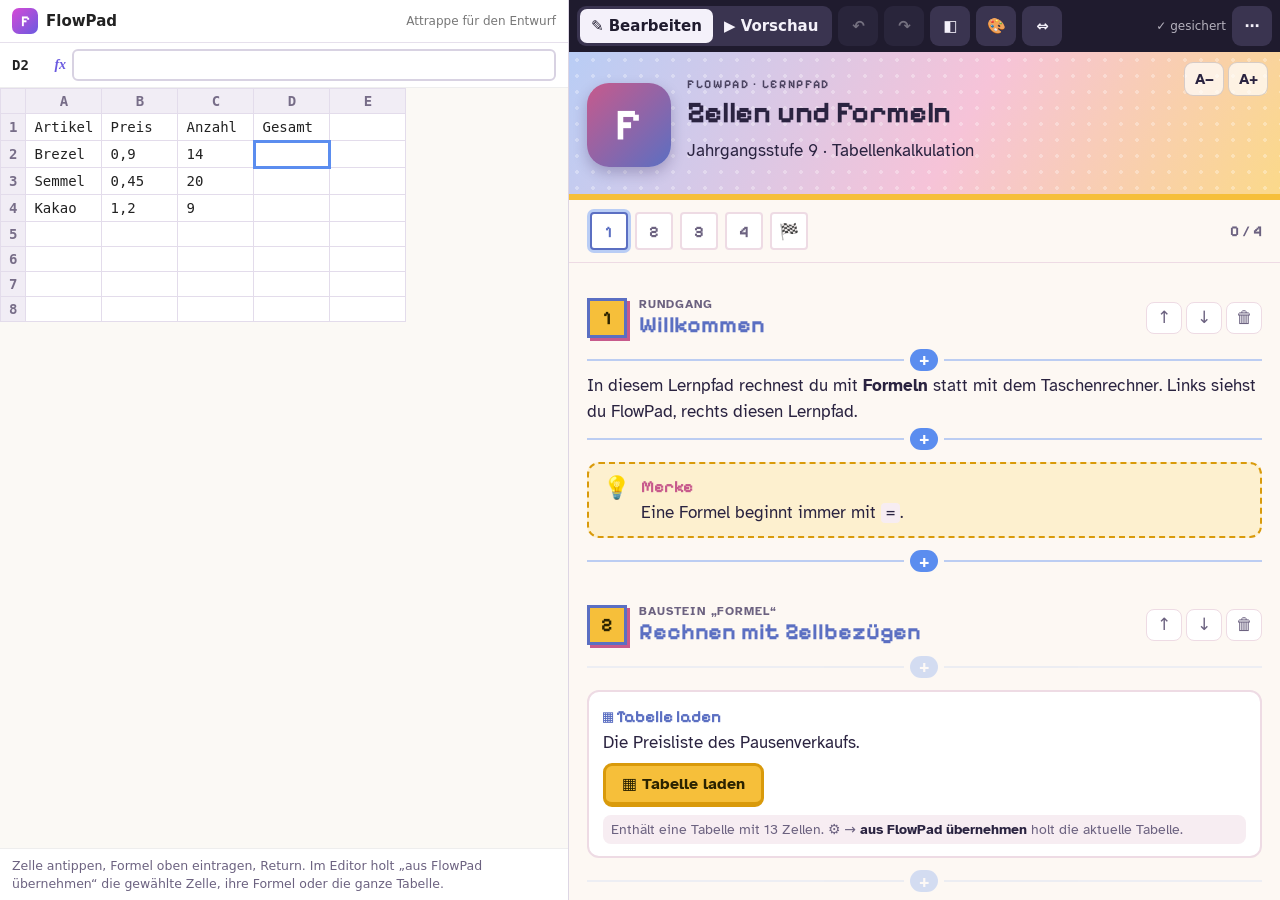
==== editor/entwurf.html @ 0f5a0bc7 "Lernpfad-Editor: klickbarer Entwurf (editor/entwurf.html) mit Bausteinen, Bearbeiten/Vorschau, Drag " ====
<!doctype html>
<html lang="de"><head><meta charset="utf-8">
<meta name="viewport" content="width=device-width, initial-scale=1, viewport-fit=cover">
<title>Lernpfad-Editor · Entwurf</title>
<link rel="icon" href="../icon.svg">
<link rel="stylesheet" href="editor.css">
</head>
<body>
<div class="app" id="app">
  <!-- Attrappe von FlowPad: nur damit man Übernehmen und Ausprobieren erleben kann -->
  <section class="mock" aria-label="FlowPad (Attrappe)">
    <div class="mock-head"><span class="logo">F</span>FlowPad <small>Attrappe für den Entwurf</small></div>
    <div class="mock-fx"><span class="addr" id="mAddr">D2</span><b>fx</b><input id="mFx" autocomplete="off" spellcheck="false" aria-label="Formel"></div>
    <div class="mock-grid"><table id="mGrid"></table></div>
    <div id="mTask"></div>
    <div class="mock-note">Zelle antippen, Formel oben eintragen, Return. Im Editor holt „aus FlowPad übernehmen“ die gewählte Zelle, ihre Formel oder die ganze Tabelle.</div>
  </section>

  <section class="lpwrap" aria-label="Lernpfad">
    <div class="ed-bar" id="edBar">
      <span class="ed-seg" id="modeSeg"><button data-mode="edit" aria-pressed="true">✎ Bearbeiten</button><button data-mode="preview">▶ Vorschau</button></span>
      <button class="ed-btn" id="bUndo" title="Rückgängig (⌘Z)" aria-label="Rückgängig">↶</button>
      <button class="ed-btn" id="bRedo" title="Wiederholen (⇧⌘Z)" aria-label="Wiederholen">↷</button>
      <button class="ed-btn" id="bSingle" title="Nur aktuelle Station zeigen" aria-pressed="false">◧<span class="t"> Station</span></button>
      <button class="ed-btn" id="bDesign" title="Design">🎨<span class="t"> Design</span></button>
      <button class="ed-btn" id="bWide" title="Lernpfad breit / neben FlowPad">⇔</button>
      <span class="sp"></span>
      <span class="ed-saved" id="saved"></span>
      <button class="ed-btn" id="bMore" title="Mehr">⋯</button>
    </div>
    <div class="lp-scroll" id="scroll"><div class="lp" id="lp"></div></div>
  </section>
</div>
<script type="module" src="editor.js"></script>
</body></html>
---- editor/editor.css ----
/* Lernpfad-Editor – Entwurf
 * Zwei Ebenen: .lp-* ist das Aussehen des Lernpfads (das sehen später die Schüler),
 * .ed-* ist die Bedienung des Editors (nur für die Lehrkraft). */
@font-face { font-family: "Pixelify Sans"; src: url(../fonts/PixelifySans.ttf) format("truetype"); font-weight: 400 700; }
@font-face { font-family: "Atkinson Hyperlegible"; src: url(../fonts/AtkinsonHyperlegible-Regular.ttf) format("truetype"); font-weight: 400; }
@font-face { font-family: "Atkinson Hyperlegible"; src: url(../fonts/AtkinsonHyperlegible-Bold.ttf) format("truetype"); font-weight: 700; }

:root {
  --fz: 1;
  --bg: #fdf8f3; --surface: #fff; --surface-2: #f7edf2; --ink: #2a2340; --ink-2: #6c6280; --line: #eedbe4;
  --a1: #5b6fc2; --a1s: #b9cdf5; --a2: #c75a8c; --a2s: #f6c3d8; --a3: #f6bf3a; --a3d: #d99a0b; --a3s: #fdf0cf; --a3ink: #2b2300;
  --g1: #b9cdf5; --g2: #f6c3d8; --g3: #fbd98a; --heroink: #2a2340; --good: #3f9a6a; --bad: #c23b3b;
  --font-display: "Pixelify Sans", "Courier New", monospace; --font-body: "Atkinson Hyperlegible", -apple-system, system-ui, sans-serif;
  --display-weight: 700; --display-ls: 0;
  /* Editor-Bedienung */
  --ed-bg: #1f1b2e; --ed-ink: #f4f1fa; --ed-mid: #3a3450; --ed-acc: #f6bf3a; --ed-sel: #5b8def;
}
* { box-sizing: border-box; }
html, body { height: 100%; }
body { margin: 0; font: 15px/1.4 -apple-system, system-ui, "Atkinson Hyperlegible", sans-serif; background: #e9e6ee; color: #222; overflow: hidden; }
button { font: inherit; color: inherit; }
[hidden] { display: none !important; }

/* ---------- App-Rahmen (Attrappe von FlowPad) ---------- */
.app { display: grid; grid-template-columns: minmax(0, 1fr) minmax(380px, 1.25fr); height: 100%; }
.app.lp-only { grid-template-columns: 0 1fr; }
.app.lp-only .mock { display: none; }
@media (max-width: 860px) { .app { grid-template-columns: 1fr; grid-template-rows: auto 1fr; } .mock { max-height: 34vh; } }
.mock { background: #fbf9f5; border-right: 1px solid #ddd6e4; display: flex; flex-direction: column; min-width: 0; overflow: hidden; }
.mock-head { display: flex; align-items: center; gap: 8px; padding: 8px 12px; background: #fff; border-bottom: 1px solid #e6e0ec; font-weight: 700; }
.mock-head .logo { width: 26px; height: 26px; border-radius: 7px; background: linear-gradient(135deg, #d64ad6, #6a5ae0); color: #fff; display: grid; place-items: center; font: 700 15px "Pixelify Sans", monospace; }
.mock-head small { font-weight: 400; color: #777; margin-left: auto; font-size: 12px; }
.mock-fx { display: flex; gap: 6px; align-items: center; padding: 6px 12px; border-bottom: 1px solid #eee; background: #fff; }
.mock-fx b { font: italic 700 14px serif; color: #6a5ae0; }
.mock-fx input { flex: 1; min-width: 0; font: 15px ui-monospace, Menlo, monospace; border: 2px solid #d8d2e2; border-radius: 6px; padding: 5px 8px; }
.mock-fx .addr { font: 700 14px ui-monospace, Menlo, monospace; min-width: 2.6em; }
.mock-grid { overflow: auto; flex: 1; }
.mock-grid table { border-collapse: collapse; font: 14px ui-monospace, Menlo, monospace; }
.mock-grid th { background: #f1edf5; color: #776d88; font-weight: 600; padding: 4px 8px; border: 1px solid #e3dceb; position: sticky; top: 0; }
.mock-grid td { border: 1px solid #e3dceb; padding: 5px 8px; min-width: 76px; background: #fff; cursor: pointer; white-space: nowrap; }
.mock-grid td.sel { outline: 3px solid #5b8def; outline-offset: -2px; }
.mock-grid td.task { background: #fdf0cf; }
.mock-grid td.ok { background: #e3f6ea; }
.mock-note { padding: 8px 12px; font-size: 12.5px; color: #6c6280; border-top: 1px solid #eee; background: #fff; }
.mock-card { margin: 8px 12px; padding: 8px 10px; border: 2px solid #d99a0b; background: #fdf0cf; border-radius: 10px; font-size: 13.5px; }
.mock-card.ok { border-color: #3f9a6a; background: #e3f6ea; }
.mock-card button { margin-top: 6px; border: 0; border-radius: 7px; background: #3f9a6a; color: #fff; padding: 6px 10px; font-weight: 700; cursor: pointer; }

/* ---------- Lernpfad-Bereich mit Editor ---------- */
.lpwrap { display: flex; flex-direction: column; min-width: 0; min-height: 0; background: var(--bg); position: relative; }
.ed-bar { flex: none; display: flex; flex-wrap: nowrap; overflow-x: auto; scrollbar-width: none; align-items: center; gap: 6px; padding: 6px 8px; background: var(--ed-bg); color: var(--ed-ink); z-index: 50; }
.ed-bar .sp { flex: 1; }
.ed-seg { display: inline-flex; background: var(--ed-mid); border-radius: 9px; padding: 3px; }
.ed-seg button { border: 0; background: transparent; color: var(--ed-ink); font-weight: 650; padding: 6px 11px; border-radius: 7px; cursor: pointer; min-height: 34px; }
.ed-seg button[aria-pressed="true"] { background: var(--ed-ink); color: var(--ed-bg); }
.ed-btn { border: 0; background: var(--ed-mid); color: var(--ed-ink); min-height: 40px; min-width: 40px; padding: 0 10px; border-radius: 9px; cursor: pointer; font-weight: 650; display: inline-flex; align-items: center; justify-content: center; gap: 6px; }
.ed-btn:disabled { opacity: .4; cursor: default; }
.ed-btn.on { background: var(--ed-acc); color: #2b2300; }
.ed-btn .k { font-size: 11px; opacity: .65; font-weight: 500; }
.ed-saved { font-size: 12px; opacity: .7; min-width: 5.5em; text-align: right; }
@media (max-width: 1300px) { .ed-btn .t { display: none; } }
@media (max-width: 1000px) { .ed-saved { display: none; } }
.ed-seg button { white-space: nowrap; }

.lp-scroll { flex: 1; overflow: auto; position: relative; -webkit-overflow-scrolling: touch; }

/* ---------- Lernpfad-Aussehen (.lp) ---------- */
.lp { font: calc(17px * var(--fz))/1.55 var(--font-body); color: var(--ink); background: var(--bg); min-height: 100%; position: relative; }
.lp .fontsize { position: absolute; z-index: 30; top: 10px; right: 12px; display: flex; gap: 4px; }
.lp .fontsize button { width: 40px; height: 34px; border-radius: 9px; border: 1px solid color-mix(in srgb, var(--ink) 18%, transparent); background: color-mix(in srgb, var(--surface) 70%, transparent); color: var(--ink); font: 700 15px var(--font-body); cursor: pointer; }
.lp-hero { position: relative; display: flex; align-items: center; gap: 16px; padding: 26px 18px 22px; color: var(--heroink); overflow: hidden;
  background: linear-gradient(120deg, var(--g1) 0%, var(--g2) 55%, var(--g3) 100%); border-bottom: 6px solid var(--a3); }
.lp-hero::before { content: ""; position: absolute; inset: 0; background-image: radial-gradient(rgba(255,255,255,.3) 2px, transparent 2px); background-size: 16px 16px; pointer-events: none; }
.lp-hero.has-bg { background-size: cover; background-position: center; }
.lp-hero.has-bg::after { content: ""; position: absolute; inset: 0; background: linear-gradient(90deg, color-mix(in srgb, var(--bg) 85%, transparent), transparent 75%); }
.lp-hero > * { position: relative; z-index: 1; }
.lp-logo { flex: none; width: 84px; height: 84px; display: grid; place-items: center; font: 700 44px var(--font-display); color: #fff; background: linear-gradient(135deg, var(--a2), var(--a1)); border-radius: 22px; box-shadow: 0 6px 14px rgba(40,20,70,.25); overflow: hidden; }
.lp-logo img { width: 100%; height: 100%; object-fit: cover; }
.lp-hero small { display: block; font: 700 calc(12px * var(--fz))/1 var(--font-display); letter-spacing: .14em; opacity: .8; text-transform: uppercase; }
.lp-hero h1 { margin: 6px 0 4px; font: var(--display-weight) calc(30px * var(--fz))/1.1 var(--font-display); letter-spacing: var(--display-ls); }
.lp-hero p { margin: 0; }
.lp-trail { position: sticky; top: 0; z-index: 20; background: color-mix(in srgb, var(--bg) 90%, transparent); backdrop-filter: blur(10px); -webkit-backdrop-filter: blur(10px); border-bottom: 1px solid var(--line); }
.lp-trail-in { display: flex; align-items: center; gap: 12px; padding: 9px 18px; }
.lp-stops { display: flex; gap: 7px; flex: 1; overflow-x: auto; scrollbar-width: none; padding: 3px; }
.lp-stops a { flex: none; width: 38px; height: 38px; display: grid; place-items: center; text-decoration: none; font: 700 calc(16px * var(--fz)) var(--font-display); color: var(--ink-2); background: var(--surface); border: 2px solid var(--line); cursor: pointer; touch-action: none; user-select: none; -webkit-user-select: none; }
.lp-stops a.done { background: var(--a3); border-color: var(--a3d); color: var(--a3ink); }
.lp-stops a.cur { border-color: var(--a1); color: var(--a1); box-shadow: 0 0 0 3px var(--a1s); }
.lp-stops a.dragging { opacity: .4; }
.lp-stops a.drop-before { box-shadow: -5px 0 0 -1px var(--ed-sel); }
.lp-stops a.drop-after { box-shadow: 5px 0 0 -1px var(--ed-sel); }
.lp-count { font: 700 calc(15px * var(--fz)) var(--font-display); color: var(--ink-2); white-space: nowrap; }
.lp-main { padding: 4px 18px 40px; max-width: 820px; }
.lp-station { padding-top: 4px; scroll-margin-top: 64px; }
.lp-sh { display: flex; gap: 12px; align-items: center; margin: 26px 0 10px; }
.lp-sh h2 { margin: 0; font: var(--display-weight) calc(23px * var(--fz))/1.2 var(--font-display); letter-spacing: var(--display-ls); color: var(--a1); }
.lp-sh small { display: block; font: 700 calc(12px * var(--fz)) var(--font-body); letter-spacing: .08em; text-transform: uppercase; color: var(--ink-2); }
.lp-nr { flex: none; display: inline-grid; place-items: center; width: 40px; height: 40px; background: var(--a3); color: var(--a3ink); font: 700 calc(19px * var(--fz)) var(--font-display); }
.lp[data-shape="eckig"] .lp-nr { border: 3px solid var(--a1); box-shadow: 3px 3px 0 var(--a2); }
.lp[data-shape="eckig"] .lp-stops a { border-radius: 4px; }
.lp[data-shape="rund"] .lp-nr { width: 46px; height: 46px; border-radius: 50%; background: radial-gradient(circle at 50% 35%, var(--a3), var(--a3d) 72%); box-shadow: 0 0 0 5px var(--a3s); }
.lp[data-shape="rund"] .lp-stops a { border-radius: 50%; }
.lp code { font: .9em ui-monospace, Menlo, monospace; background: var(--surface-2); padding: 1px 5px; border-radius: 4px; }
.lp a.link { color: var(--a1); }
.lp p { margin: .5em 0; }
.lp-card { background: var(--surface); border: 2px solid var(--line); border-radius: 12px; padding: 12px 14px; margin: 12px 0; }
.lp-ctitle { font-family: var(--font-display); color: var(--a1); font-weight: 700; }
.lp-info { display: flex; gap: 10px; background: var(--a3s); border: 2px dashed var(--a3d); border-radius: 12px; padding: 10px 14px; margin: 12px 0; }
.lp-info .ic { font-size: 1.3em; line-height: 1.25; }
.lp-info .t { font-family: var(--font-display); color: var(--a2); display: block; font-weight: 700; }
.lp-info.achtung { background: color-mix(in srgb, var(--bad) 8%, var(--surface)); border-color: var(--bad); }
.lp-info.achtung .t { color: var(--bad); }
.lp-info.begriff { background: color-mix(in srgb, var(--a1s) 45%, var(--surface)); border-color: var(--a1); border-style: solid; }
.lp-info.begriff .t { color: var(--a1); }
.lp-task { border-left: 8px solid var(--a3d); }
.lp-task.ok { border-left-color: var(--good); }
.lp-task .hd { display: flex; justify-content: space-between; gap: 10px; align-items: baseline; }
.lp-state { font-weight: 700; font-size: .88em; white-space: nowrap; color: var(--ink-2); }
.lp-task.ok .lp-state { color: var(--good); }
.lp-btn { min-height: 44px; padding: 0 16px; margin: 6px 6px 2px 0; border-radius: 9px; border: 3px solid var(--a3d); border-bottom-width: 5px; background: var(--a3); color: var(--a3ink); font: 700 calc(16px * var(--fz))/1 var(--font-body); cursor: pointer; }
.lp-btn.alt { border-color: var(--a1); background: var(--surface); color: var(--ink); }
.lp-btn:disabled { opacity: .45; cursor: default; }
.lp details { margin-top: 8px; }
.lp summary { cursor: pointer; color: var(--a1); font-weight: 700; }
.lp-img { margin: 12px 0; }
.lp-img img { max-width: 100%; border-radius: 10px; display: block; }
.lp-img figcaption { font-size: .85em; color: var(--ink-2); margin-top: 4px; }
.lp-img.side { display: flex; gap: 12px; align-items: flex-start; }
.lp-img.side img { max-width: 40%; }
.lp-quiz .opt { display: block; width: 100%; text-align: left; margin: 6px 0; padding: 10px 12px; border-radius: 10px; border: 2px solid var(--line); background: var(--surface); color: var(--ink); font: calc(16px * var(--fz)) var(--font-body); cursor: pointer; }
.lp-quiz .opt.ok { border-color: var(--good); background: color-mix(in srgb, var(--good) 12%, var(--surface)); }
.lp-quiz .opt.no { border-color: var(--bad); background: color-mix(in srgb, var(--bad) 10%, var(--surface)); }
.lp-quiz .fb { font-weight: 700; margin-top: 4px; }
.lp-gap input { font: inherit; width: 7em; padding: 2px 6px; border: 2px solid var(--line); border-radius: 6px; background: var(--surface); color: var(--ink); }
.lp-gap input.ok { border-color: var(--good); } .lp-gap input.no { border-color: var(--bad); }
.lp-gap .gapmark { background: var(--a3s); border-bottom: 2px solid var(--a3d); padding: 0 4px; border-radius: 3px; }
.lp-match .grid { display: grid; grid-template-columns: 1fr 1fr; gap: 8px 12px; margin-top: 8px; }
.lp-match .chip { padding: 8px 12px; border-radius: 9px; background: var(--a1s); color: #1d2340; font-weight: 700; text-align: center; border: 2px solid var(--a1); cursor: grab; touch-action: none; user-select: none; -webkit-user-select: none; }
.lp-match .chip.picked { outline: 3px solid var(--a3); }
.lp-match .chip.used { opacity: .35; }
.lp-match .slot { min-height: 44px; border: 2px dashed var(--line); border-radius: 9px; display: flex; align-items: center; justify-content: space-between; gap: 8px; padding: 6px 10px; color: var(--ink-2); }
.lp-match .slot .got { font-weight: 700; color: var(--ink); }
.lp-match .slot.ok { border-color: var(--good); border-style: solid; }
.lp-match .slot.no { border-color: var(--bad); border-style: solid; }
.lp-match .slot.hover { background: var(--a3s); }
.lp-lock.locked > .lp-lock-body { opacity: .4; pointer-events: none; filter: grayscale(.6); }
.lp-lock-note { font-size: .9em; color: var(--ink-2); margin: 4px 0; }
.lp-lock:not(.locked) > .lp-lock-note { display: none; }
.lp-sheet .lp-ctitle::before { content: "▦ "; }
.lp-code pre { margin: 6px 0; background: #1f1b2e; color: #f4f1fa; padding: 10px 12px; border-radius: 9px; overflow: auto; font: 14px/1.45 ui-monospace, Menlo, monospace; }
.lp-cert { display: flex; gap: 14px; align-items: center; background: linear-gradient(120deg, var(--g1), var(--g2)); color: var(--heroink); border-radius: 14px; padding: 14px 16px; margin: 22px 0 8px; }
.lp-cert .seal { flex: none; width: 58px; height: 58px; border-radius: 50%; display: grid; place-items: center; background: var(--a3); color: var(--a3ink); font: 700 26px var(--font-display); box-shadow: 0 0 0 4px var(--surface), 0 0 0 7px var(--a3d); }
.lp-cert b { font-family: var(--font-display); font-size: 1.15em; }
.lp-hud { display: flex; gap: 10px; align-items: center; justify-content: space-between; margin: 14px 0; padding: 10px 14px; border-radius: 12px; background: color-mix(in srgb, var(--a1) 80%, #000); color: #fff; font-family: var(--font-display); }
.lp-hud .bar { flex: 1; height: 12px; border-radius: 6px; background: rgba(255,255,255,.25); overflow: hidden; } .lp-hud .bar i { display: block; height: 100%; background: var(--a3); }
.lp .xp { display: inline-block; font: 700 .8em var(--font-display); background: var(--a2); color: #fff; padding: 2px 8px; border-radius: 99px; margin-left: 6px; }
.lp[data-form="challenge"] .lp-task { background: linear-gradient(var(--surface), var(--surface)) padding-box, linear-gradient(135deg, var(--a2), var(--a1)) border-box; border: 3px solid transparent; border-left-width: 8px; }
.lp-foot { padding: 16px 18px 22px; color: var(--ink-2); font-size: .85em; border-top: 1px solid var(--line); }

/* ---------- Bearbeiten-Modus ---------- */
.editing [contenteditable] { outline: none; border-radius: 4px; cursor: text; }
.editing [contenteditable]:hover { box-shadow: 0 0 0 1px color-mix(in srgb, var(--ed-sel) 45%, transparent); }
.editing [contenteditable]:focus { box-shadow: 0 0 0 2px var(--ed-sel); background: color-mix(in srgb, var(--ed-sel) 5%, transparent); }
.editing [contenteditable]:empty::before { content: attr(data-ph); color: color-mix(in srgb, var(--ink-2) 70%, transparent); font-style: italic; }
.editing .blk { position: relative; border-radius: 12px; }
.editing .blk:hover { box-shadow: 0 0 0 1px color-mix(in srgb, var(--ed-sel) 35%, transparent); }
.editing .blk.sel { box-shadow: 0 0 0 2px var(--ed-sel); }
.editing .blk.drag-ghost { opacity: .35; }
.ed-tools { position: absolute; z-index: 25; top: -20px; right: 8px; display: none; gap: 2px; background: var(--ed-bg); border-radius: 10px; padding: 3px; box-shadow: 0 4px 14px rgba(0,0,0,.25); }
.editing .blk.sel > .ed-tools { display: flex; }
.ed-tools button { width: 36px; height: 34px; border: 0; background: transparent; color: var(--ed-ink); border-radius: 7px; cursor: pointer; font-size: 16px; display: grid; place-items: center; }
.ed-tools button:hover { background: var(--ed-mid); }
.ed-tools .grip { cursor: grab; touch-action: none; }
.ed-tools .del { color: #ff8a8a; }
.ed-tools .lbl { color: #cfc6e6; font-size: 11px; padding: 0 6px; align-self: center; letter-spacing: .05em; text-transform: uppercase; white-space: nowrap; }
.ed-plus { display: flex; align-items: center; height: 22px; margin: 2px 0; opacity: 0; transition: opacity .15s; }
.editing .ed-plus { opacity: .25; }
.editing .ed-plus:hover, .editing .ed-plus.show, .editing .lp-station.cur .ed-plus { opacity: 1; }
.ed-plus::before, .ed-plus::after { content: ""; flex: 1; height: 2px; background: color-mix(in srgb, var(--ed-sel) 40%, transparent); }
.ed-plus button { width: 28px; height: 22px; margin: 0 6px; border-radius: 99px; border: 0; background: var(--ed-sel); color: #fff; font-weight: 800; cursor: pointer; line-height: 1; }
.ed-drop-line { height: 4px; border-radius: 2px; background: var(--ed-sel); margin: 4px 0; }
.ed-station-tools { display: none; gap: 4px; margin-left: auto; }
.editing .ed-station-tools { display: flex; }
.ed-station-tools button { border: 1px solid var(--line); background: var(--surface); color: var(--ink-2); border-radius: 8px; min-width: 36px; height: 32px; cursor: pointer; }
.ed-add-station { display: none; margin: 26px 0 0; width: 100%; min-height: 48px; border: 2px dashed var(--a1); border-radius: 12px; background: transparent; color: var(--a1); font: 700 16px var(--font-body); cursor: pointer; }
.editing .ed-add-station { display: block; }
.editing .only-preview { display: none; }
.lp:not(.editing) .only-edit { display: none; }
.ed-hint { font-size: .82em; color: var(--ink-2); background: var(--surface-2); border-radius: 8px; padding: 4px 8px; margin-top: 6px; }
.ed-hint b { color: var(--ink); }
.single-station .lp-station:not(.cur) { display: none; }

/* ---------- Auswahlfenster, Einstellungen, Design ---------- */
.ed-pop { position: fixed; z-index: 200; background: #fff; color: #222; border-radius: 14px; box-shadow: 0 16px 50px rgba(20,10,40,.35); padding: 12px; width: min(420px, calc(100vw - 20px)); max-height: min(70vh, 560px); overflow: auto; }
.ed-pop h3 { margin: 2px 4px 10px; font-size: 15px; }
.ed-pal { display: grid; grid-template-columns: repeat(auto-fill, minmax(118px, 1fr)); gap: 6px; }
.ed-pal button { display: flex; flex-direction: column; align-items: flex-start; gap: 2px; text-align: left; border: 1px solid #e3dceb; background: #faf8fc; border-radius: 10px; padding: 8px 10px; cursor: pointer; min-height: 56px; }
.ed-pal button:hover, .ed-pal button.hi { background: #efe9fb; border-color: #8a72e0; }
.ed-pal button b { font-size: 14px; } .ed-pal button span { font-size: 11.5px; color: #776d88; }
.ed-pal .grp { grid-column: 1 / -1; font-size: 11px; letter-spacing: .08em; text-transform: uppercase; color: #8a80a0; margin-top: 4px; }
.ed-backdrop { position: fixed; inset: 0; z-index: 150; background: rgba(20,10,40,.25); }
.ed-dlg { position: fixed; z-index: 210; left: 50%; top: 50%; transform: translate(-50%, -50%); width: min(520px, calc(100vw - 20px)); max-height: calc(100vh - 40px); overflow: auto; background: #fff; color: #222; border-radius: 16px; box-shadow: 0 20px 60px rgba(20,10,40,.4); }
.ed-dlg header { position: sticky; top: 0; background: #fff; display: flex; align-items: center; gap: 8px; padding: 12px 14px; border-bottom: 1px solid #eee; z-index: 1; }
.ed-dlg header b { flex: 1; font-size: 16px; }
.ed-dlg header button { border: 0; background: #eee; border-radius: 9px; min-width: 40px; height: 36px; cursor: pointer; font-weight: 700; }
.ed-dlg header button.ok { background: #5b8def; color: #fff; padding: 0 14px; }
.ed-form { padding: 10px 14px 16px; display: grid; gap: 12px; }
.ed-form label { display: grid; gap: 4px; font-size: 13px; font-weight: 650; color: #555; }
.ed-form input[type=text], .ed-form input[type=number], .ed-form select, .ed-form textarea { font: 15px system-ui; padding: 8px 10px; border: 2px solid #ddd6e6; border-radius: 9px; width: 100%; background: #fff; color: #222; }
.ed-form textarea { min-height: 70px; resize: vertical; }
.ed-form .mono { font-family: ui-monospace, Menlo, monospace !important; }
.ed-form .row { display: flex; gap: 8px; align-items: end; }
.ed-form .row > * { flex: 1; }
.ed-form .take { flex: none; border: 0; border-radius: 9px; background: #fdf0cf; border: 2px solid #d99a0b; color: #2b2300; padding: 0 10px; min-height: 40px; font-weight: 700; cursor: pointer; }
.ed-form .list { display: grid; gap: 6px; }
.ed-form .list .it { display: flex; gap: 6px; align-items: center; }
.ed-form .list .it input[type=text] { flex: 1; }
.ed-form .list button, .ed-form .add { border: 1px solid #ddd6e6; background: #faf8fc; border-radius: 8px; min-width: 38px; min-height: 38px; cursor: pointer; }
.ed-form .add { justify-self: start; padding: 0 12px; font-weight: 650; }
.ed-form .chk { display: flex; flex-direction: row; align-items: center; gap: 8px; font-weight: 500; color: #333; }
.ed-form .chk input { width: 22px; height: 22px; }
.ed-form .help { font-size: 12px; color: #8a80a0; font-weight: 400; }
.ed-form .imgprev { display: flex; gap: 8px; align-items: center; }
.ed-form .imgprev img { max-height: 70px; max-width: 120px; border-radius: 8px; border: 1px solid #ddd; }
.ed-form fieldset { border: 1px solid #ece6f3; border-radius: 12px; padding: 8px 10px 10px; display: grid; gap: 10px; }
.ed-form legend { font-size: 12px; font-weight: 700; color: #8a80a0; text-transform: uppercase; letter-spacing: .06em; padding: 0 4px; }
.ed-sw { display: flex; gap: 6px; flex-wrap: wrap; }
.ed-sw button { width: 40px; height: 40px; border-radius: 10px; border: 3px solid transparent; padding: 0; overflow: hidden; display: grid; grid-template-columns: 1fr 1fr 1fr; cursor: pointer; }
.ed-sw button[aria-pressed="true"] { border-color: #1f1b2e; }
.ed-dseg { display: inline-flex; background: #eee9f4; border-radius: 9px; padding: 3px; flex-wrap: wrap; }
.ed-dseg button { border: 0; background: transparent; padding: 7px 12px; border-radius: 7px; cursor: pointer; font-weight: 650; min-height: 36px; }
.ed-dseg button[aria-pressed="true"] { background: #fff; box-shadow: 0 1px 3px rgba(0,0,0,.15); }
.ed-toast { position: fixed; z-index: 300; left: 50%; bottom: 18px; transform: translateX(-50%); background: var(--ed-bg); color: var(--ed-ink); padding: 9px 14px; border-radius: 10px; box-shadow: 0 6px 20px rgba(0,0,0,.3); font-size: 14px; max-width: calc(100vw - 30px); }
.ed-certprev { margin: 14px; border: 6px double var(--a1, #5b6fc2); padding: 18px; border-radius: 6px; text-align: center; font-family: "Atkinson Hyperlegible", sans-serif; }
.ed-certprev h2 { font-family: "Pixelify Sans", monospace; margin: 4px 0; }
.ed-certprev table { margin: 10px auto; border-collapse: collapse; font-size: 14px; text-align: left; }
.ed-certprev td { padding: 3px 10px; border-bottom: 1px solid #eee; }
.ed-certprev .code { font: 700 13px ui-monospace, Menlo, monospace; color: #777; }

/* Design-Fenster links andocken, damit man die Wirkung rechts sieht */
.ed-backdrop.clear { background: transparent; }
@media (min-width: 900px) { .ed-dlg.dock { left: 12px; transform: translateY(-50%); width: min(440px, 40vw); } }
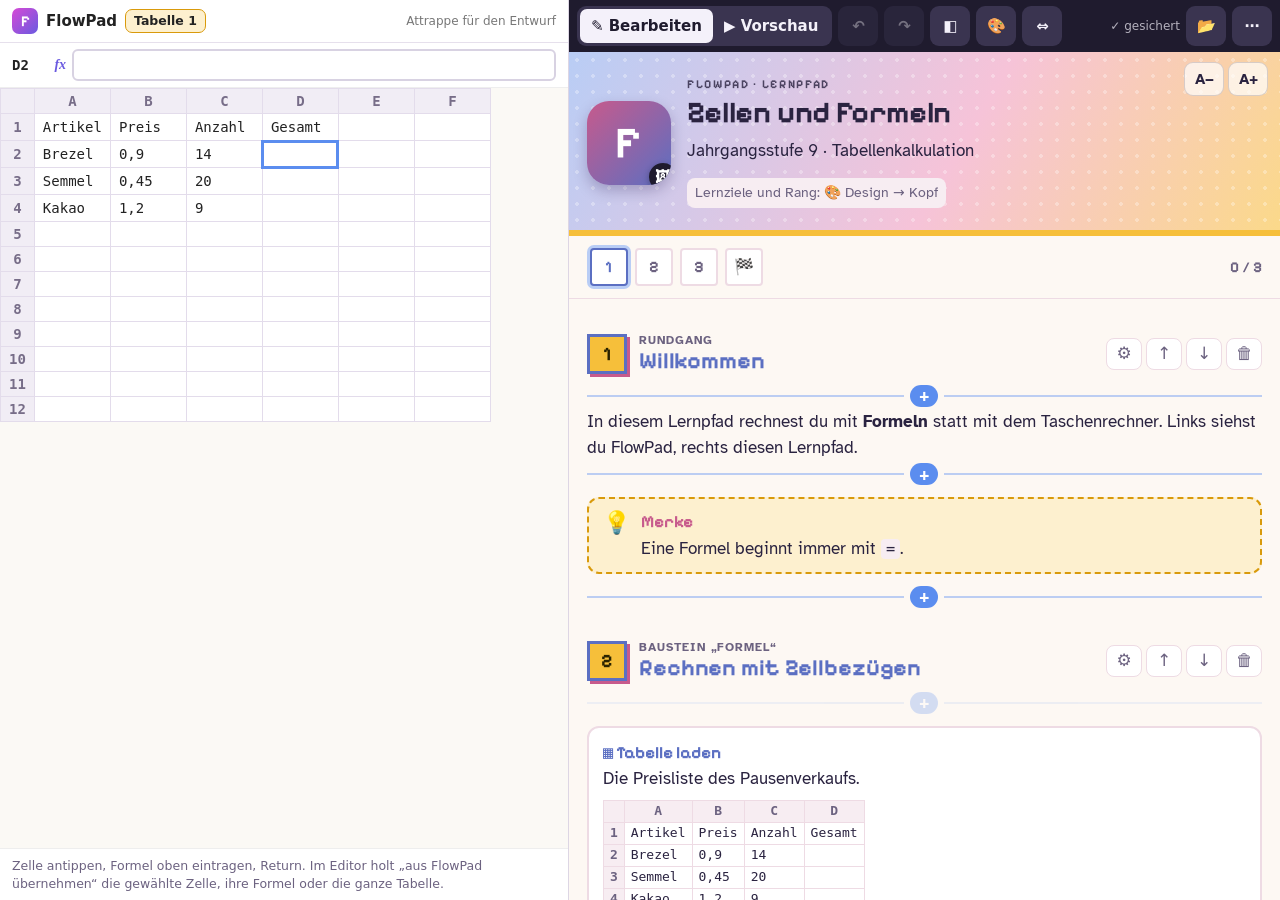
==== commit ea9bb22b: "Lernpfad-Editor Schritt 5: neue Bausteine (Figur, Regel, Abschluss, Tabelle, Datei, HTML, Rechenblat" ====
--- a/editor/entwurf.html
+++ b/editor/entwurf.html
@@ -9,7 +9,7 @@
 <div class="app" id="app">
   <!-- Attrappe von FlowPad: nur damit man Übernehmen und Ausprobieren erleben kann -->
   <section class="mock" aria-label="FlowPad (Attrappe)">
-    <div class="mock-head"><span class="logo">F</span>FlowPad <small>Attrappe für den Entwurf</small></div>
+    <div class="mock-head"><span class="logo">F</span>FlowPad <span class="mock-tab" id="mTab">Tabelle 1</span><small>Attrappe für den Entwurf</small></div>
     <div class="mock-fx"><span class="addr" id="mAddr">D2</span><b>fx</b><input id="mFx" autocomplete="off" spellcheck="false" aria-label="Formel"></div>
     <div class="mock-grid"><table id="mGrid"></table></div>
     <div id="mTask"></div>
@@ -26,6 +26,7 @@
       <button class="ed-btn" id="bWide" title="Lernpfad breit / neben FlowPad">⇔</button>
       <span class="sp"></span>
       <span class="ed-saved" id="saved"></span>
+      <button class="ed-btn" id="bOpen" title="Lernpfad öffnen oder neu anlegen">📂<span class="t"> Öffnen</span></button>
       <button class="ed-btn" id="bMore" title="Mehr">⋯</button>
     </div>
     <div class="lp-scroll" id="scroll"><div class="lp" id="lp"></div></div>
--- a/editor/editor.css
+++ b/editor/editor.css
@@ -239,3 +239,77 @@
 /* Design-Fenster links andocken, damit man die Wirkung rechts sieht */
 .ed-backdrop.clear { background: transparent; }
 @media (min-width: 900px) { .ed-dlg.dock { left: 12px; transform: translateY(-50%); width: min(440px, 40vw); } }
+
+/* Kopfbild im Bearbeiten-Modus antippbar */
+.editing .lp-logo { cursor: pointer; position: relative; }
+.editing .lp-logo::after { content: "🖼"; position: absolute; right: -6px; bottom: -6px; width: 28px; height: 28px; display: grid; place-items: center; font-size: 15px; background: var(--ed-bg); border-radius: 50%; box-shadow: 0 2px 6px rgba(0,0,0,.3); }
+
+/* ---------- Schritt 5: weitere Bausteine ---------- */
+.mock-tab { font-weight: 600; font-size: 12.5px; background: #fdf0cf; border: 1px solid #d99a0b; border-radius: 7px; padding: 2px 8px; }
+.lp-goals { margin: 10px 0 0; padding-left: 1.2em; font-size: .95em; }
+.lp-goals li { margin: 2px 0; }
+.lp-rank { display: inline-block; margin-top: 10px; padding: 4px 10px; border-radius: 99px; background: color-mix(in srgb, var(--surface) 70%, transparent); font: 700 calc(13px * var(--fz)) var(--font-display); }
+.lp-figur { display: flex; gap: 12px; align-items: flex-start; margin: 14px 0; }
+.lp-figur > img, .lp-figur .noimg { flex: none; width: 72px; height: 72px; border-radius: 50%; object-fit: cover; background: var(--a3s); display: grid; place-items: center; font-size: 30px; border: 3px solid var(--a3); }
+.lp-figur .bubble { position: relative; flex: 1; min-width: 0; background: var(--a3s); border: 2px solid var(--a3d); border-radius: 14px; padding: 10px 14px; }
+.lp-figur .bubble::before { content: ""; position: absolute; left: -10px; top: 22px; border: 8px solid transparent; border-right-color: var(--a3d); border-left: 0; }
+.lp-figur .who { display: block; font-family: var(--font-display); color: var(--a2); }
+.lp-abschluss { display: flex; gap: 14px; align-items: center; background: linear-gradient(120deg, var(--a1s), var(--a2s)); border-radius: 14px; padding: 14px 16px; margin: 16px 0; color: var(--heroink); }
+.lp-abschluss img { width: 84px; height: 84px; object-fit: contain; flex: none; }
+.lp-abschluss h3 { margin: 0 0 4px; font: var(--display-weight) calc(20px * var(--fz)) var(--font-display); }
+.lp-info.regel { background: color-mix(in srgb, var(--a1s) 35%, var(--surface)); border-color: var(--a1); border-style: solid; border-left-width: 8px; }
+.lp-info.regel .t { color: var(--a1); }
+.lp-tablewrap { overflow-x: auto; margin: 12px 0; }
+.lp-table { border-collapse: collapse; background: var(--surface); font-size: .95em; min-width: 50%; }
+.lp-table th, .lp-table td { border: 1px solid var(--line); padding: 6px 10px; text-align: left; vertical-align: top; }
+.lp-table th { background: var(--surface-2); color: var(--ink); }
+.lp-mini { font: 13px/1.3 ui-monospace, Menlo, monospace; border-collapse: collapse; margin: 8px 0; display: block; overflow-x: auto; }
+.lp-mini td, .lp-mini th { border: 1px solid var(--line); padding: 2px 6px; white-space: nowrap; }
+.lp-mini th { background: var(--surface-2); color: var(--ink-2); font-weight: 600; }
+.lp-mini td { background: var(--surface); }
+.lp-file .hd { display: flex; gap: 8px; align-items: center; } .lp-file .fic { font-size: 1.4em; } .lp-file .sz { color: var(--ink-2); font-size: .85em; margin-left: auto; }
+.lp-htmlblk { border: 2px dashed #9a93ad; border-radius: 12px; background: repeating-linear-gradient(45deg, transparent 0 10px, rgba(120,110,150,.06) 10px 20px); margin: 12px 0; }
+.lp-htmlblk .lab { display: flex; align-items: center; font: 700 12px system-ui; color: #6c6280; padding: 6px 10px; text-transform: uppercase; letter-spacing: .06em; }
+.lp-htmlblk .inner { padding: 0 12px 12px; overflow-x: auto; }
+.lp-html { overflow-x: auto; }
+.lp-html svg, .lp-htmlblk svg { max-width: 100%; height: auto; }
+.lp-legend { display: grid; grid-template-columns: auto 1fr; gap: 6px 12px; align-items: center; }
+.lp-legend .sym { width: 40px; height: 24px; display: inline-block; }
+.lp-legend .r { border: 2px solid #2a6fd6; background: #e6efff; } .lp-legend .o { border: 2px solid #1f8f55; background: #e3f6ea; } .lp-legend .e { border: 2px solid #a87400; background: #fff3c4; border-radius: 50%; }
+.lp-legend .d { width: 12px; height: 12px; border-radius: 50%; background: var(--ink); margin: 0 14px; } .lp-legend .k { font: 700 18px ui-monospace, monospace; text-align: center; }
+.lp-done { display: flex; gap: 10px; align-items: center; margin: 18px 0 6px; padding: 10px 14px; border: 2px dashed var(--line); border-radius: 12px; font-weight: 700; color: var(--ink-2); cursor: pointer; }
+.lp-done input { width: 24px; height: 24px; accent-color: var(--good); }
+.lp-done.ok { border-style: solid; border-color: var(--good); color: var(--good); }
+.lp-quiz .hd, .lp-sheet .hd { display: flex; justify-content: space-between; gap: 10px; align-items: baseline; }
+.lp-quiz .qq { margin-top: 10px; padding-top: 6px; }
+.lp-quiz .qq + .qq { border-top: 1px dashed var(--line); }
+.lp-quiz .qn { float: left; margin-right: 8px; width: 26px; height: 26px; border-radius: 50%; background: var(--a1s); color: #1d2340; font-weight: 700; display: grid; place-items: center; font-size: 14px; }
+.lp-quiz .qt { font-weight: 600; }
+.lp-sheet.ok { border-color: var(--good); }
+.lp-sheet .fb, .lp-quiz .fb { font-weight: 700; margin-top: 6px; }
+.lp-gap .bank { display: flex; flex-wrap: wrap; gap: 6px; margin: 10px 0 6px; padding: 8px; border-radius: 10px; background: var(--surface-2); }
+.lp-gap .bank .bl { width: 100%; font-size: .8em; color: var(--ink-2); }
+.lp-gap .gchip { padding: 5px 10px; border-radius: 8px; background: var(--a1s); border: 2px solid var(--a1); color: #1d2340; font-weight: 700; cursor: grab; touch-action: none; user-select: none; -webkit-user-select: none; }
+.lp-gap .gchip.picked { outline: 3px solid var(--a3); } .lp-gap .gchip.used { opacity: .3; }
+.lp-gap .gapslot { display: inline-block; min-width: 5em; min-height: 1.5em; vertical-align: bottom; border-bottom: 2px dashed var(--a3d); background: var(--a3s); border-radius: 4px; padding: 0 6px; cursor: pointer; text-align: center; }
+.lp-gap .gapslot.filled { border-bottom-style: solid; font-weight: 700; }
+.lp-gap .gapslot.ok { background: color-mix(in srgb, var(--good) 15%, var(--surface)); border-color: var(--good); }
+.lp-gap .gapslot.no { background: color-mix(in srgb, var(--bad) 12%, var(--surface)); border-color: var(--bad); }
+.lp-gap .gapslot.hover { outline: 2px solid var(--a1); }
+.lp-gap.heft { background: repeating-linear-gradient(var(--surface) 0 27px, color-mix(in srgb, var(--a1s) 50%, var(--surface)) 27px 28px); border-style: dashed; }
+.lp-gap .heft-title { font: var(--display-weight) calc(19px * var(--fz)) var(--font-display); color: var(--a1); }
+.lp-gap .heft-sub { font-size: .8em; letter-spacing: .1em; color: var(--ink-2); margin-bottom: 6px; }
+.lp-task .where { font-size: .82em; color: var(--ink-2); background: var(--surface-2); border-radius: 6px; padding: 1px 7px; margin-left: 6px; }
+.lp-action { margin: 8px 0; }
+.lp-uml { display: inline-block; min-width: 220px; margin: 12px 0; border: 2px solid var(--ink); background: var(--surface); font: 14px ui-monospace, Menlo, monospace; }
+.lp-uml .un { text-align: center; font-weight: 700; padding: 6px 10px; border-bottom: 2px solid var(--ink); background: var(--a1s); color: #1d2340; }
+.lp-uml .us { padding: 6px 10px; } .lp-uml .us + .us { border-top: 2px solid var(--ink); }
+.ed-form .rule { display: grid; gap: 6px; padding: 8px; border: 1px solid #ece6f3; border-radius: 10px; }
+.ed-form .rule select { max-width: 13em; }
+
+/* Kopf mit großem Bild rechts (wie die Informatik-9-Lernpfade) */
+.lp-hero.big { flex-direction: row-reverse; align-items: flex-start; }
+.lp-hero.big .lp-logo { width: min(38%, 300px); height: auto; aspect-ratio: 4 / 3; border-radius: 14px; background: none; box-shadow: 0 8px 22px rgba(30,20,60,.3); }
+.lp-hero.big .lp-logo img { object-fit: cover; image-rendering: pixelated; }
+@media (max-width: 640px) { .lp-hero.big { flex-direction: column-reverse; } .lp-hero.big .lp-logo { width: 100%; } }
+.lp-hero.big .lp-logo { margin-top: 34px; }
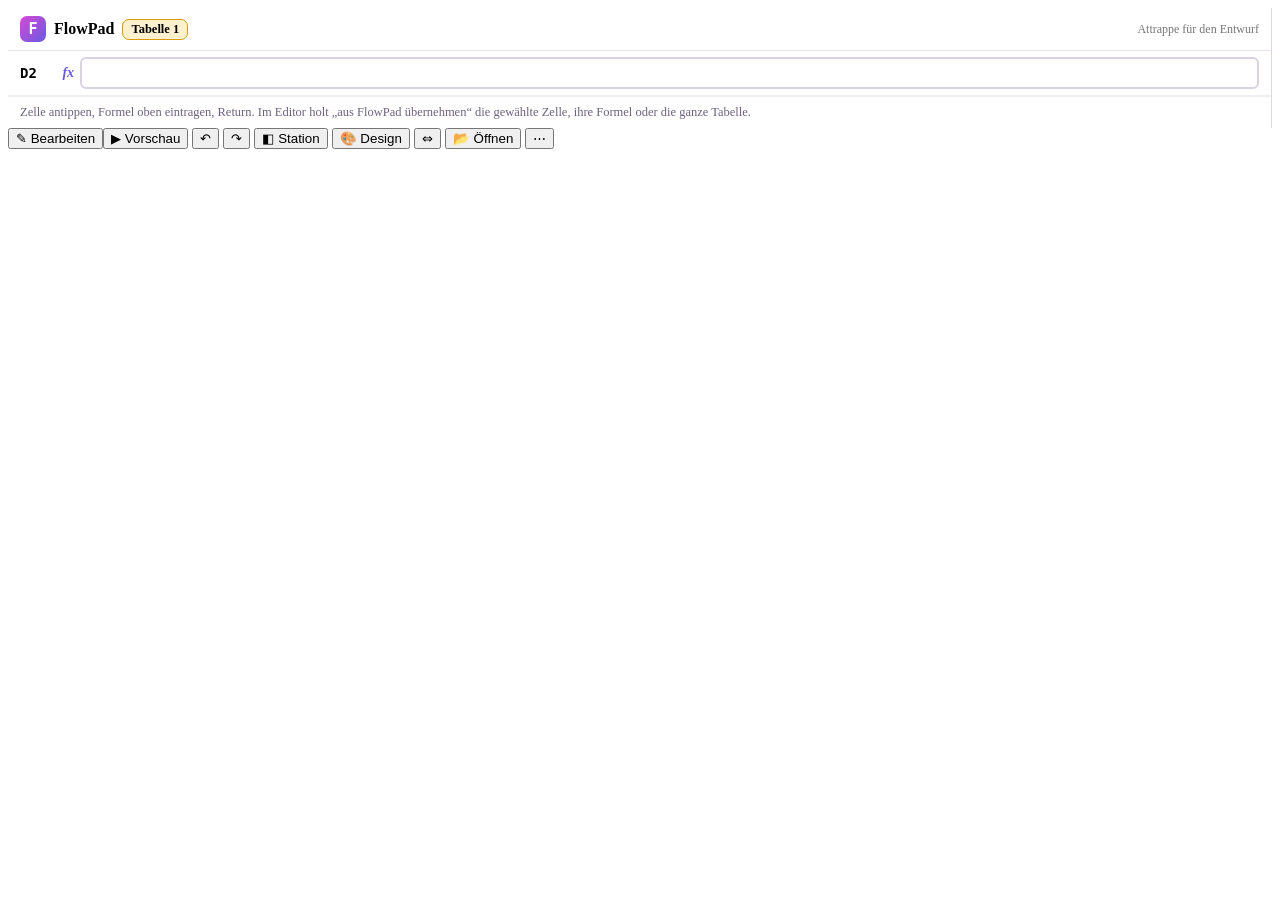
==== commit dd89d807: "Lernpfad-Editor auf PathFinder umgestellt: Kern als Submodul vendor/pathfinder, FlowPad-Bausteine al" ====
--- a/editor/entwurf.html
+++ b/editor/entwurf.html
@@ -1,14 +1,15 @@
 <!doctype html>
 <html lang="de"><head><meta charset="utf-8">
 <meta name="viewport" content="width=device-width, initial-scale=1, viewport-fit=cover">
-<title>Lernpfad-Editor · Entwurf</title>
+<title>Lernpfad-Editor (PathFinder) · FlowPad</title>
 <link rel="icon" href="../icon.svg">
-<link rel="stylesheet" href="editor.css">
+<link rel="stylesheet" href="../vendor/pathfinder/core/pathfinder.css">
+<link rel="stylesheet" href="mock.css">
 </head>
 <body>
-<div class="app" id="app">
+<div class="app with-side" id="app">
   <!-- Attrappe von FlowPad: nur damit man Übernehmen und Ausprobieren erleben kann -->
-  <section class="mock" aria-label="FlowPad (Attrappe)">
+  <section class="mock pf-side" aria-label="FlowPad (Attrappe)">
     <div class="mock-head"><span class="logo">F</span>FlowPad <span class="mock-tab" id="mTab">Tabelle 1</span><small>Attrappe für den Entwurf</small></div>
     <div class="mock-fx"><span class="addr" id="mAddr">D2</span><b>fx</b><input id="mFx" autocomplete="off" spellcheck="false" aria-label="Formel"></div>
     <div class="mock-grid"><table id="mGrid"></table></div>
@@ -32,5 +33,35 @@
     <div class="lp-scroll" id="scroll"><div class="lp" id="lp"></div></div>
   </section>
 </div>
-<script type="module" src="editor.js"></script>
+<script type="module">
+import { startPathFinder } from '../vendor/pathfinder/core/pathfinder.js';
+import { flowpadPlugin } from './flowpad-plugin.js';
+import { createMock } from './mock.js';
+
+const sheet = { A1: 'Artikel', B1: 'Preis', C1: 'Anzahl', D1: 'Gesamt', A2: 'Brezel', B2: '0,9', C2: '14', A3: 'Semmel', B3: '0,45', C3: '20', A4: 'Kakao', B4: '1,2', C4: '9' };
+const sample = () => ({
+  v: 2, id: 'entwurf', form: 'lernpfad', design: { pal: 0, font: 'pixel', shape: 'eckig', hero: 'logo', heroImg: '' },
+  kicker: 'FlowPad · Lernpfad', title: 'Zellen und Formeln', subtitle: 'Jahrgangsstufe 9 · Tabellenkalkulation', goals: [], rank: '',
+  stations: [
+    { title: 'Willkommen', sub: 'Rundgang', blocks: [
+      { type: 'text', html: 'In diesem Lernpfad rechnest du mit <b>Formeln</b> statt mit dem Taschenrechner. Links siehst du FlowPad, rechts diesen Lernpfad.' },
+      { type: 'info', kind: 'merke', title: 'Merke', html: 'Eine Formel beginnt immer mit <code>=</code>.' } ] },
+    { title: 'Rechnen mit Zellbezügen', sub: 'Baustein „Formel“', blocks: [
+      { type: 'sheet', title: 'Pausenverkauf', html: 'Die Preisliste des Pausenverkaufs.', sheet: { cells: sheet }, rules: [], ok: '' },
+      { type: 'fptask', id: 'auf21', title: 'Aufgabe 2.1', html: 'Schreibe in <b>D2</b> die Formel für den Gesamtpreis: Preis mal Anzahl.', xp: 30, app: { kind: 'formel', cell: 'D2', target: '=B2*C2', tabelle: '', dfd: '' }, tips: ['Tippe zuerst <code>=</code>, dann die Zelle B2 an.', 'Mal heißt in Formeln <code>*</code>.'], solution: '<code>=B2*C2</code>', img: '' },
+      { type: 'lock', after: 'auf21' },
+      { type: 'text', html: 'Stark! Jetzt kannst du die Formel nach unten ausfüllen – D3 und D4 rechnen dann automatisch mit.' } ] },
+  ].map((s, i) => ({ id: 's' + i, check: false, ...s, blocks: s.blocks.map((b, j) => ({ id: b.id || `b${i}${j}`, ...b })) })),
+  cert: { on: true, need: 'alle', pct: 80, text: 'hat den Lernpfad erfolgreich bearbeitet.', show: { zeit: true, tipps: true, quiz: true, xp: true } },
+});
+
+const host = createMock();
+const api = startPathFinder({
+  appName: 'FlowPad', storage: 'lpeditor', plugins: [flowpadPlugin], host, sample,
+  examples: 'beispiele/index.json', examplesTitle: 'Umgewandelte Lernpfade',
+  // ältere Entwurfsfassung (vor PathFinder) übernehmen
+  legacy: () => { try { const d = JSON.parse(localStorage.getItem('lpeditor.entwurf.v1')); if (d) d.id = 'entwurf'; return d; } catch (e) { return null; } },
+});
+host.attach(api);
+</script>
 </body></html>
--- a/editor/mock.css
+++ b/editor/mock.css
@@ -0,0 +1,22 @@
+/* Attrappe von FlowPad neben dem Editor-Entwurf */
+.app.lp-only .mock { display: none; }
+.mock {  background: #fbf9f5; border-right: 1px solid #ddd6e4; display: flex; flex-direction: column; min-width: 0; overflow: hidden; }
+.mock-head { display: flex; align-items: center; gap: 8px; padding: 8px 12px; background: #fff; border-bottom: 1px solid #e6e0ec; font-weight: 700; }
+.mock-head .logo { width: 26px; height: 26px; border-radius: 7px; background: linear-gradient(135deg, #d64ad6, #6a5ae0); color: #fff; display: grid; place-items: center; font: 700 15px "Pixelify Sans", monospace; }
+.mock-head small { font-weight: 400; color: #777; margin-left: auto; font-size: 12px; }
+.mock-fx { display: flex; gap: 6px; align-items: center; padding: 6px 12px; border-bottom: 1px solid #eee; background: #fff; }
+.mock-fx b { font: italic 700 14px serif; color: #6a5ae0; }
+.mock-fx input { flex: 1; min-width: 0; font: 15px ui-monospace, Menlo, monospace; border: 2px solid #d8d2e2; border-radius: 6px; padding: 5px 8px; }
+.mock-fx .addr { font: 700 14px ui-monospace, Menlo, monospace; min-width: 2.6em; }
+.mock-grid { overflow: auto; flex: 1; }
+.mock-grid table { border-collapse: collapse; font: 14px ui-monospace, Menlo, monospace; }
+.mock-grid th { background: #f1edf5; color: #776d88; font-weight: 600; padding: 4px 8px; border: 1px solid #e3dceb; position: sticky; top: 0; }
+.mock-grid td { border: 1px solid #e3dceb; padding: 5px 8px; min-width: 76px; background: #fff; cursor: pointer; white-space: nowrap; }
+.mock-grid td.sel { outline: 3px solid #5b8def; outline-offset: -2px; }
+.mock-grid td.task { background: #fdf0cf; }
+.mock-grid td.ok { background: #e3f6ea; }
+.mock-note { padding: 8px 12px; font-size: 12.5px; color: #6c6280; border-top: 1px solid #eee; background: #fff; }
+.mock-card { margin: 8px 12px; padding: 8px 10px; border: 2px solid #d99a0b; background: #fdf0cf; border-radius: 10px; font-size: 13.5px; }
+.mock-card.ok { border-color: #3f9a6a; background: #e3f6ea; }
+.mock-card button { margin-top: 6px; border: 0; border-radius: 7px; background: #3f9a6a; color: #fff; padding: 6px 10px; font-weight: 700; cursor: pointer; }
+.mock-tab { font-weight: 600; font-size: 12.5px; background: #fdf0cf; border: 1px solid #d99a0b; border-radius: 7px; padding: 2px 8px; }.mock-tab { font-weight: 600; font-size: 12.5px; background: #fdf0cf; border: 1px solid #d99a0b; border-radius: 7px; padding: 2px 8px; }
